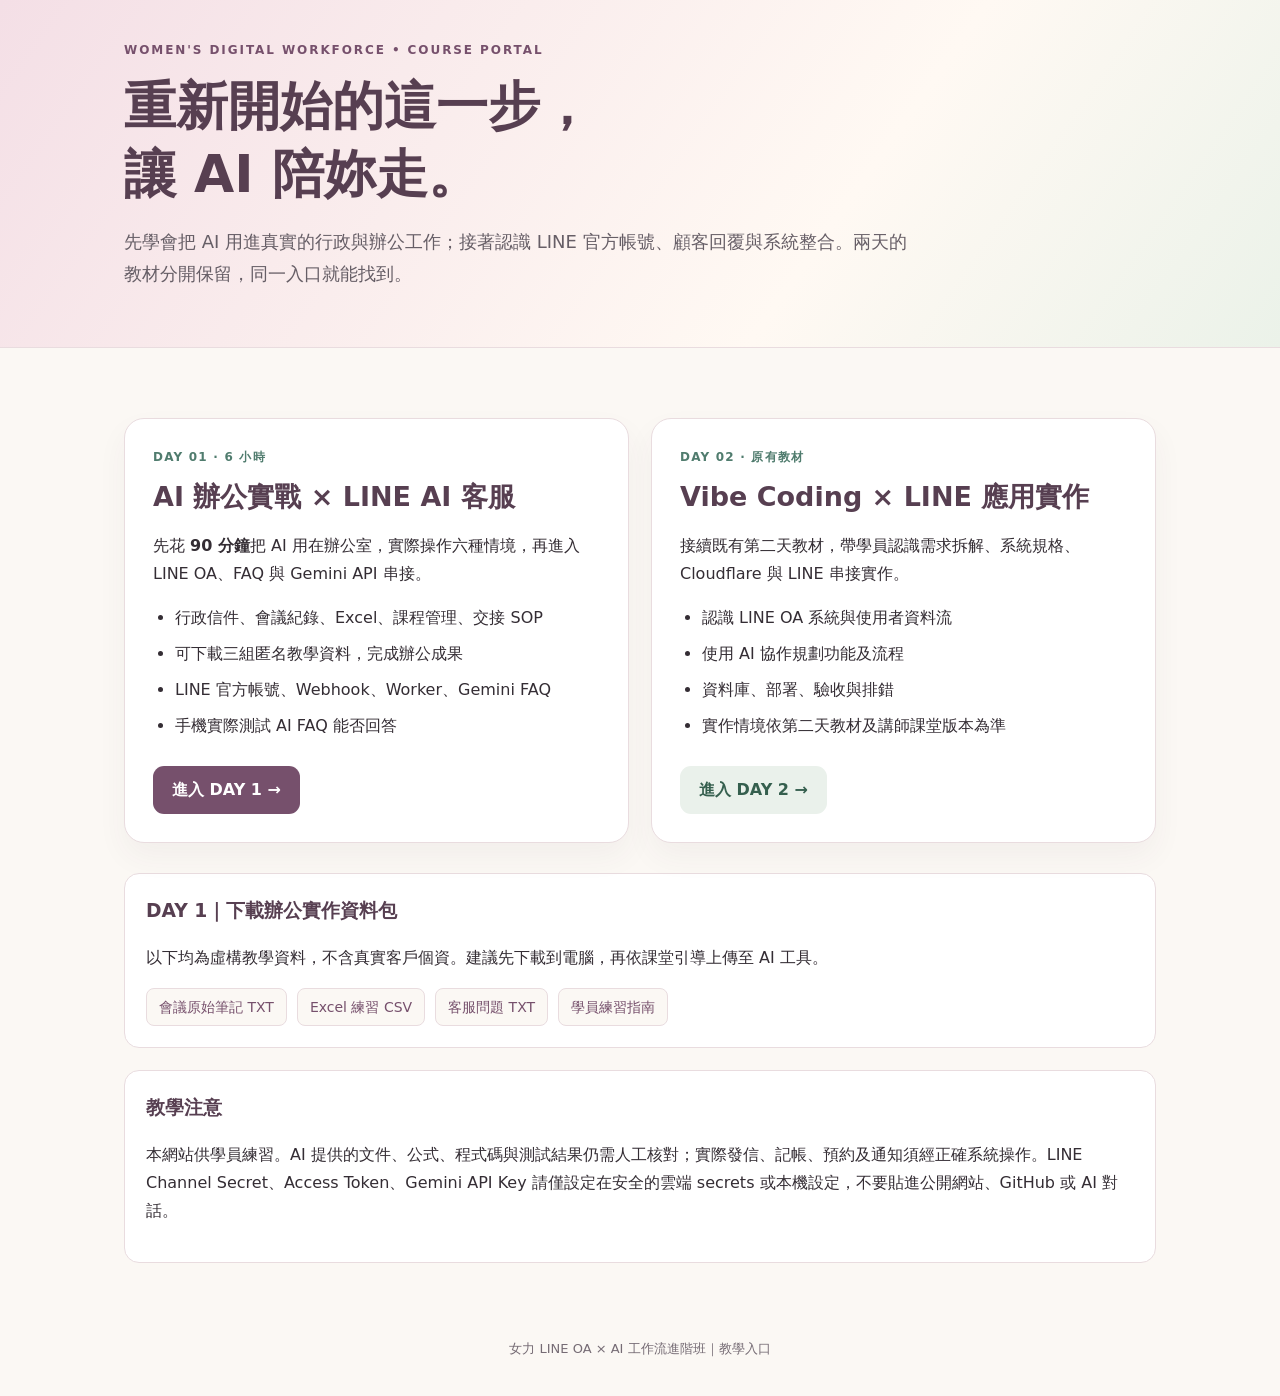
==== course/index.html @ baf2c75b "Add two-day course gateway with Day 1 office practice materials" ====
<!doctype html>
<html lang="zh-Hant">
<head>
<meta charset="utf-8">
<meta name="viewport" content="width=device-width,initial-scale=1">
<meta name="description" content="女力 LINE OA × AI 工作流進階班｜兩日課程入口與成果檢核">
<title>女力 AI × LINE｜兩日課程總覽</title>
<style>
:root{color-scheme:light;--ink:#342d34;--violet:#76506c;--soft:#f6e7e9;--sage:#507c6e;--base:#fbf8f4;--line:#e9dcdf}*{box-sizing:border-box}
body{margin:0;background:var(--base);color:var(--ink);font:16px/1.75 system-ui,-apple-system,"Noto Sans TC","Microsoft JhengHei",sans-serif}
header{background:linear-gradient(125deg,#f4dfe6,#fff9f3 65%,#ebf2e9);border-bottom:1px solid var(--line)}
.wrap{max-width:1080px;padding:40px 24px;margin:auto}
.eyebrow{letter-spacing:.16em;font-weight:750;color:var(--violet);font-size:12px}
h1{font-size:clamp(32px,5.5vw,52px);line-height:1.3;color:#573f51;margin:12px 0 10px}
p.lead{font-size:18px;max-width:800px;color:#665e66}
.grid{display:grid;grid-template-columns:repeat(2,minmax(0,1fr));gap:22px;margin:30px 0}
article{background:#fff;border:1px solid var(--line);border-radius:20px;padding:28px;box-shadow:0 14px 30px #52394d0d}
.tag{font-size:12px;font-weight:750;color:var(--sage);letter-spacing:.1em}
h2{font-size:27px;line-height:1.4;color:#573f51;margin:10px 0}
small,footer{color:#766c75}ul{padding-left:22px;margin:16px 0 26px}li{margin:8px 0}
.cta{display:inline-flex;border-radius:11px;padding:10px 19px;font-weight:750;text-decoration:none;background:var(--violet);color:white}
.cta.secondary{background:#eaf1eb;color:#355f4e}
.lower{margin-top:22px;padding:21px;background:#fff;border:1px solid var(--line);border-radius:15px}
.lower h3{margin:0 0 8px;color:#573f51}.files{display:flex;flex-wrap:wrap;gap:10px}
.files a{border:1px solid var(--line);background:var(--base);padding:6px 12px;border-radius:8px;color:var(--violet);font-size:14px;text-decoration:none}
footer{padding:35px 24px;text-align:center;font-size:13px}
@media(max-width:700px){.grid{grid-template-columns:1fr}.wrap{padding:30px 16px}article{padding:22px}}
</style>
</head>
<body>
<header><div class="wrap"><div class="eyebrow">WOMEN'S DIGITAL WORKFORCE • COURSE PORTAL</div><h1>重新開始的這一步，<br>讓 AI 陪妳走。</h1>
<p class="lead">先學會把 AI 用進真實的行政與辦公工作；接著認識 LINE 官方帳號、顧客回覆與系統整合。兩天的教材分開保留，同一入口就能找到。</p></div></header>
<main class="wrap">
<div class="grid">
<article><div class="tag">DAY 01 · 6 小時</div><h2>AI 辦公實戰 × LINE AI 客服</h2><p>先花 <strong>90 分鐘</strong>把 AI 用在辦公室，實際操作六種情境，再進入 LINE OA、FAQ 與 Gemini API 串接。</p>
<ul><li>行政信件、會議紀錄、Excel、課程管理、交接 SOP</li><li>可下載三組匿名教學資料，完成辦公成果</li><li>LINE 官方帳號、Webhook、Worker、Gemini FAQ</li><li>手機實際測試 AI FAQ 能否回答</li></ul>
<a class="cta" href="../day1/">進入 DAY 1 →</a></article>
<article><div class="tag">DAY 02 · 原有教材</div><h2>Vibe Coding × LINE 應用實作</h2><p>接續既有第二天教材，帶學員認識需求拆解、系統規格、Cloudflare 與 LINE 串接實作。</p>
<ul><li>認識 LINE OA 系統與使用者資料流</li><li>使用 AI 協作規劃功能及流程</li><li>資料庫、部署、驗收與排錯</li><li>實作情境依第二天教材及講師課堂版本為準</li></ul>
<a class="cta secondary" href="../">進入 DAY 2 →</a></article>
</div>
<section class="lower"><h3>DAY 1｜下載辦公實作資料包</h3>
<p>以下均為虛構教學資料，不含真實客戶個資。建議先下載到電腦，再依課堂引導上傳至 AI 工具。</p>
<div class="files"><a href="../day1/materials/01-會議原始筆記.txt" download>會議原始筆記 TXT</a><a href="../day1/materials/02-課程營運數據.csv" download>Excel 練習 CSV</a><a href="../day1/materials/03-客服訊息待整理.txt" download>客服問題 TXT</a><a href="../day1/materials/04-學員練習指南.md">學員練習指南</a></div>
</section>
<section class="lower"><h3>教學注意</h3><p>本網站供學員練習。AI 提供的文件、公式、程式碼與測試結果仍需人工核對；實際發信、記帳、預約及通知須經正確系統操作。LINE Channel Secret、Access Token、Gemini API Key 請僅設定在安全的雲端 secrets 或本機設定，不要貼進公開網站、GitHub 或 AI 對話。</p></section>
</main><footer>女力 LINE OA × AI 工作流進階班｜教學入口</footer>
</body></html>
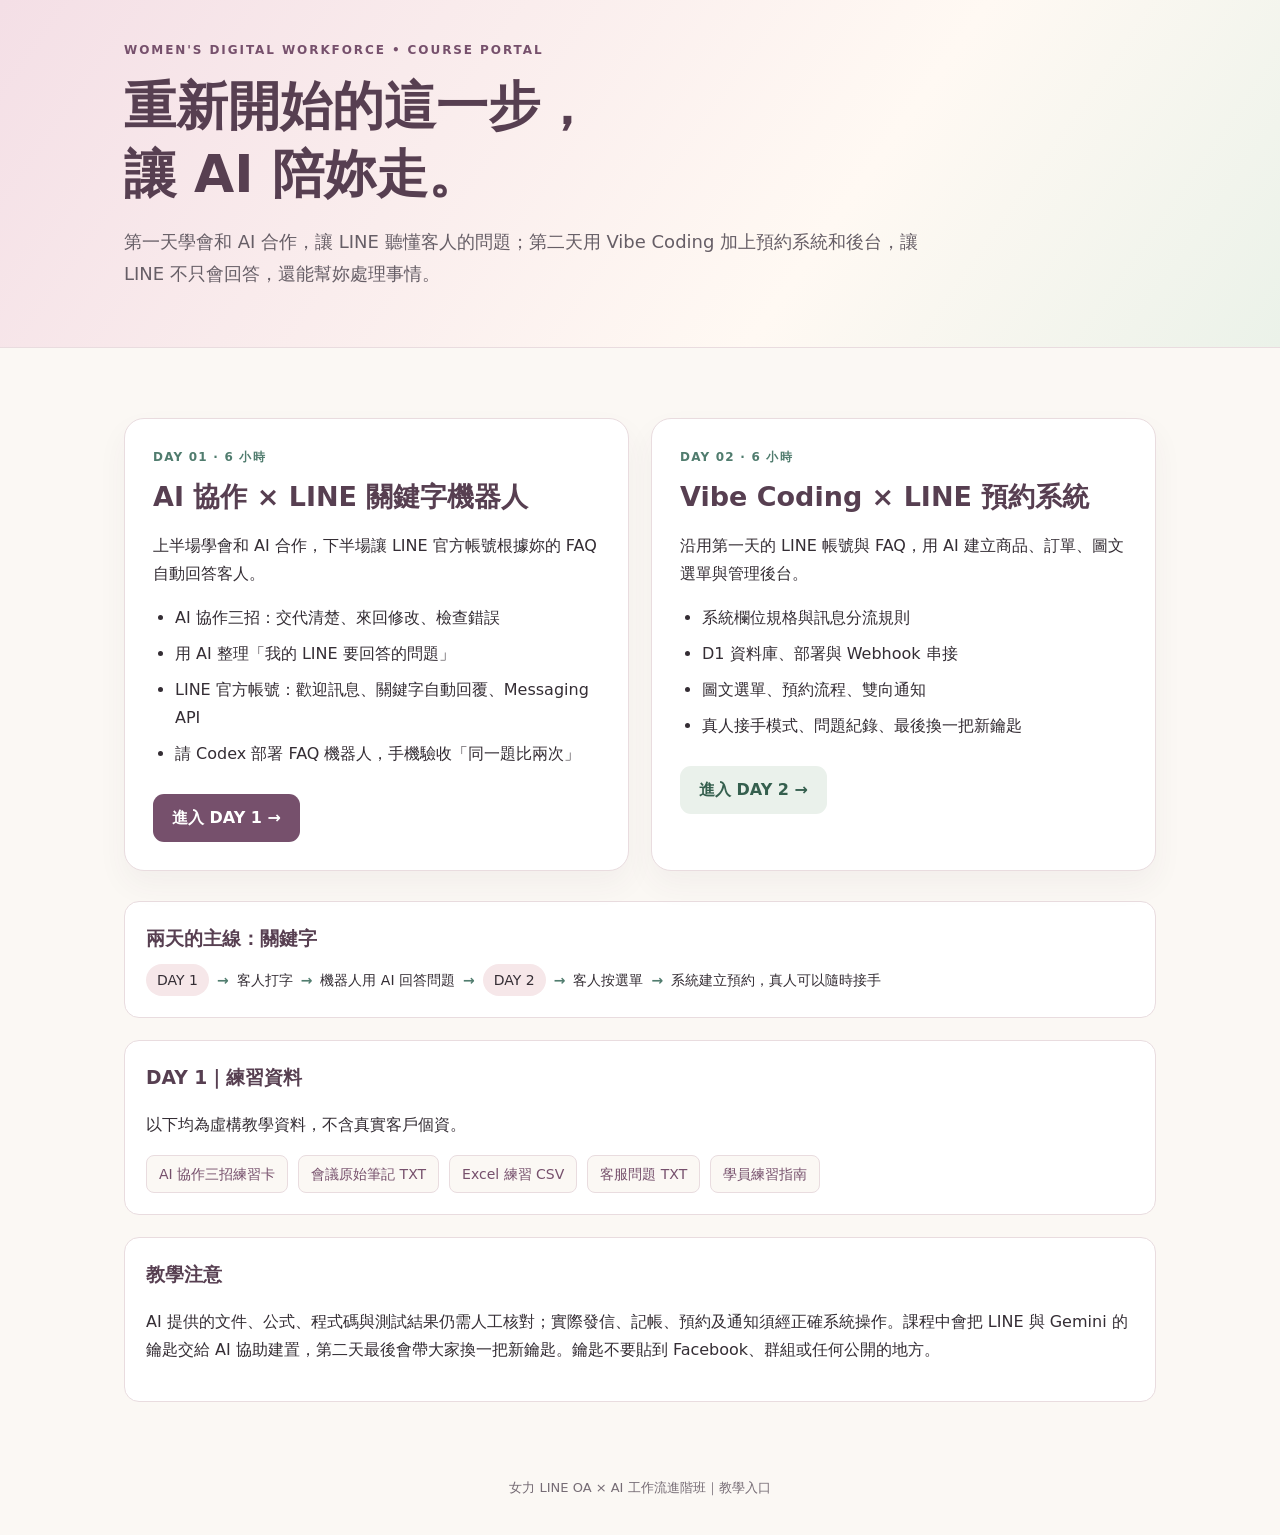
==== commit 21dc424a: "Restructure two-day course: Day 1 in Day 2 format, Day 2 builds on Day 1 Day 1 (day1/): - Rebuild as" ====
--- a/course/index.html
+++ b/course/index.html
@@ -3,7 +3,7 @@
 <head>
 <meta charset="utf-8">
 <meta name="viewport" content="width=device-width,initial-scale=1">
-<meta name="description" content="女力 LINE OA × AI 工作流進階班｜兩日課程入口與成果檢核">
+<meta name="description" content="女力 LINE OA × AI 工作流進階班｜兩日課程入口">
 <title>女力 AI × LINE｜兩日課程總覽</title>
 <style>
 :root{color-scheme:light;--ink:#342d34;--violet:#76506c;--soft:#f6e7e9;--sage:#507c6e;--base:#fbf8f4;--line:#e9dcdf}*{box-sizing:border-box}
@@ -23,26 +23,30 @@
 .lower{margin-top:22px;padding:21px;background:#fff;border:1px solid var(--line);border-radius:15px}
 .lower h3{margin:0 0 8px;color:#573f51}.files{display:flex;flex-wrap:wrap;gap:10px}
 .files a{border:1px solid var(--line);background:var(--base);padding:6px 12px;border-radius:8px;color:var(--violet);font-size:14px;text-decoration:none}
+.thread{display:flex;flex-wrap:wrap;gap:8px;align-items:center;font-size:14px}.thread span{background:var(--soft);padding:4px 11px;border-radius:20px}.thread b{color:var(--sage)}
 footer{padding:35px 24px;text-align:center;font-size:13px}
 @media(max-width:700px){.grid{grid-template-columns:1fr}.wrap{padding:30px 16px}article{padding:22px}}
 </style>
 </head>
 <body>
 <header><div class="wrap"><div class="eyebrow">WOMEN'S DIGITAL WORKFORCE • COURSE PORTAL</div><h1>重新開始的這一步，<br>讓 AI 陪妳走。</h1>
-<p class="lead">先學會把 AI 用進真實的行政與辦公工作；接著認識 LINE 官方帳號、顧客回覆與系統整合。兩天的教材分開保留，同一入口就能找到。</p></div></header>
+<p class="lead">第一天學會和 AI 合作，讓 LINE 聽懂客人的問題；第二天用 Vibe Coding 加上預約系統和後台，讓 LINE 不只會回答，還能幫妳處理事情。</p></div></header>
 <main class="wrap">
 <div class="grid">
-<article><div class="tag">DAY 01 · 6 小時</div><h2>AI 辦公實戰 × LINE AI 客服</h2><p>先花 <strong>90 分鐘</strong>把 AI 用在辦公室，實際操作六種情境，再進入 LINE OA、FAQ 與 Gemini API 串接。</p>
-<ul><li>行政信件、會議紀錄、Excel、課程管理、交接 SOP</li><li>可下載三組匿名教學資料，完成辦公成果</li><li>LINE 官方帳號、Webhook、Worker、Gemini FAQ</li><li>手機實際測試 AI FAQ 能否回答</li></ul>
+<article><div class="tag">DAY 01 · 6 小時</div><h2>AI 協作 × LINE 關鍵字機器人</h2><p>上半場學會和 AI 合作，下半場讓 LINE 官方帳號根據妳的 FAQ 自動回答客人。</p>
+<ul><li>AI 協作三招：交代清楚、來回修改、檢查錯誤</li><li>用 AI 整理「我的 LINE 要回答的問題」</li><li>LINE 官方帳號：歡迎訊息、關鍵字自動回覆、Messaging API</li><li>請 Codex 部署 FAQ 機器人，手機驗收「同一題比兩次」</li></ul>
 <a class="cta" href="../day1/">進入 DAY 1 →</a></article>
-<article><div class="tag">DAY 02 · 原有教材</div><h2>Vibe Coding × LINE 應用實作</h2><p>接續既有第二天教材，帶學員認識需求拆解、系統規格、Cloudflare 與 LINE 串接實作。</p>
-<ul><li>認識 LINE OA 系統與使用者資料流</li><li>使用 AI 協作規劃功能及流程</li><li>資料庫、部署、驗收與排錯</li><li>實作情境依第二天教材及講師課堂版本為準</li></ul>
+<article><div class="tag">DAY 02 · 6 小時</div><h2>Vibe Coding × LINE 預約系統</h2><p>沿用第一天的 LINE 帳號與 FAQ，用 AI 建立商品、訂單、圖文選單與管理後台。</p>
+<ul><li>系統欄位規格與訊息分流規則</li><li>D1 資料庫、部署與 Webhook 串接</li><li>圖文選單、預約流程、雙向通知</li><li>真人接手模式、問題紀錄、最後換一把新鑰匙</li></ul>
 <a class="cta secondary" href="../">進入 DAY 2 →</a></article>
 </div>
-<section class="lower"><h3>DAY 1｜下載辦公實作資料包</h3>
-<p>以下均為虛構教學資料，不含真實客戶個資。建議先下載到電腦，再依課堂引導上傳至 AI 工具。</p>
-<div class="files"><a href="../day1/materials/01-會議原始筆記.txt" download>會議原始筆記 TXT</a><a href="../day1/materials/02-課程營運數據.csv" download>Excel 練習 CSV</a><a href="../day1/materials/03-客服訊息待整理.txt" download>客服問題 TXT</a><a href="../day1/materials/04-學員練習指南.md">學員練習指南</a></div>
+<section class="lower"><h3>兩天的主線：關鍵字</h3>
+<div class="thread"><span>DAY 1</span><b>→</b>客人打字<b>→</b>機器人用 AI 回答問題<b>→</b><span>DAY 2</span><b>→</b>客人按選單<b>→</b>系統建立預約，真人可以隨時接手</div>
 </section>
-<section class="lower"><h3>教學注意</h3><p>本網站供學員練習。AI 提供的文件、公式、程式碼與測試結果仍需人工核對；實際發信、記帳、預約及通知須經正確系統操作。LINE Channel Secret、Access Token、Gemini API Key 請僅設定在安全的雲端 secrets 或本機設定，不要貼進公開網站、GitHub 或 AI 對話。</p></section>
+<section class="lower"><h3>DAY 1｜練習資料</h3>
+<p>以下均為虛構教學資料，不含真實客戶個資。</p>
+<div class="files"><a href="../day1/materials/05-AI協作三招練習卡.md">AI 協作三招練習卡</a><a href="../day1/materials/01-會議原始筆記.txt" download>會議原始筆記 TXT</a><a href="../day1/materials/02-課程營運數據.csv" download>Excel 練習 CSV</a><a href="../day1/materials/03-客服訊息待整理.txt" download>客服問題 TXT</a><a href="../day1/materials/04-學員練習指南.md">學員練習指南</a></div>
+</section>
+<section class="lower"><h3>教學注意</h3><p>AI 提供的文件、公式、程式碼與測試結果仍需人工核對；實際發信、記帳、預約及通知須經正確系統操作。課程中會把 LINE 與 Gemini 的鑰匙交給 AI 協助建置，第二天最後會帶大家換一把新鑰匙。鑰匙不要貼到 Facebook、群組或任何公開的地方。</p></section>
 </main><footer>女力 LINE OA × AI 工作流進階班｜教學入口</footer>
-</body></html>+</body></html>
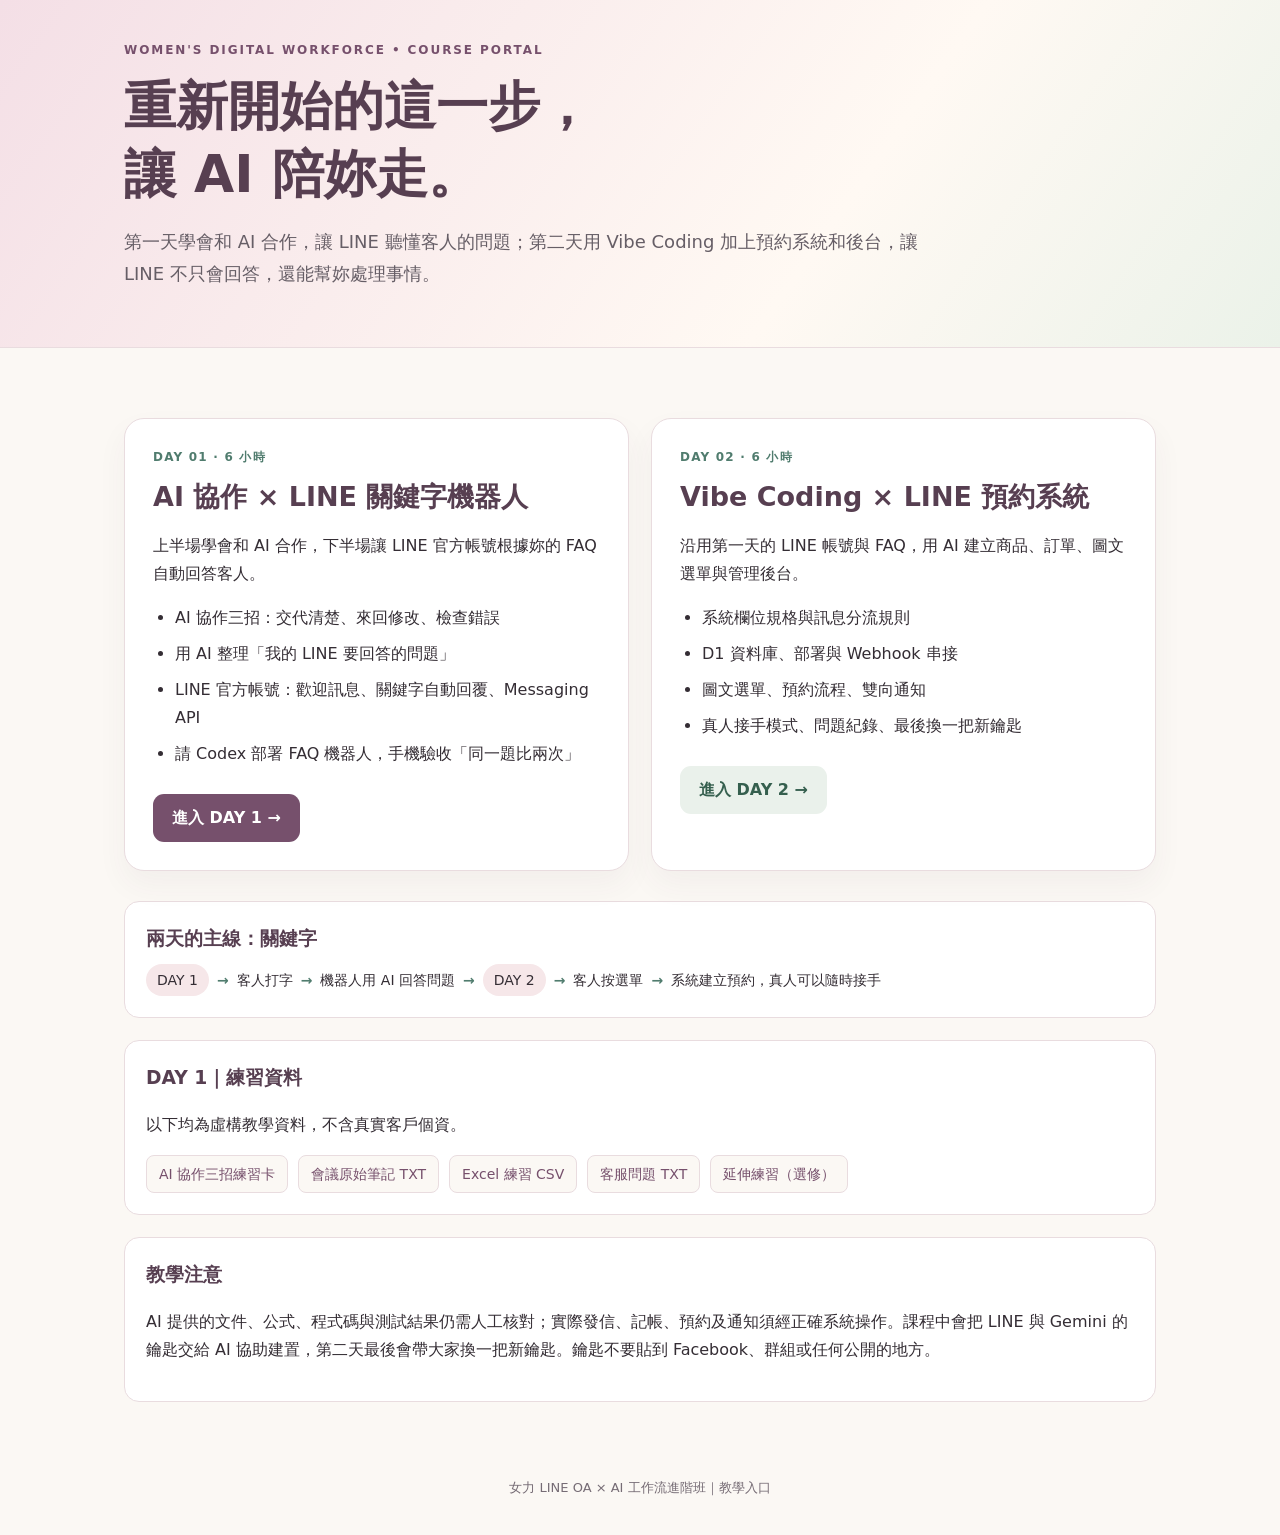
==== commit 7b337de8: "Create LINE OA before class; fix time-of-day wording - Day 1 preflight checklist: create the LINE OA" ====
--- a/course/index.html
+++ b/course/index.html
@@ -45,7 +45,7 @@
 </section>
 <section class="lower"><h3>DAY 1｜練習資料</h3>
 <p>以下均為虛構教學資料，不含真實客戶個資。</p>
-<div class="files"><a href="../day1/materials/05-AI協作三招練習卡.md">AI 協作三招練習卡</a><a href="../day1/materials/01-會議原始筆記.txt" download>會議原始筆記 TXT</a><a href="../day1/materials/02-課程營運數據.csv" download>Excel 練習 CSV</a><a href="../day1/materials/03-客服訊息待整理.txt" download>客服問題 TXT</a><a href="../day1/materials/04-學員練習指南.md">學員練習指南</a></div>
+<div class="files"><a href="../day1/materials/05-AI協作三招練習卡.md">AI 協作三招練習卡</a><a href="../day1/materials/01-會議原始筆記.txt" download>會議原始筆記 TXT</a><a href="../day1/materials/02-課程營運數據.csv" download>Excel 練習 CSV</a><a href="../day1/materials/03-客服訊息待整理.txt" download>客服問題 TXT</a><a href="../day1/materials/04-學員練習指南.md">延伸練習（選修）</a></div>
 </section>
 <section class="lower"><h3>教學注意</h3><p>AI 提供的文件、公式、程式碼與測試結果仍需人工核對；實際發信、記帳、預約及通知須經正確系統操作。課程中會把 LINE 與 Gemini 的鑰匙交給 AI 協助建置，第二天最後會帶大家換一把新鑰匙。鑰匙不要貼到 Facebook、群組或任何公開的地方。</p></section>
 </main><footer>女力 LINE OA × AI 工作流進階班｜教學入口</footer>
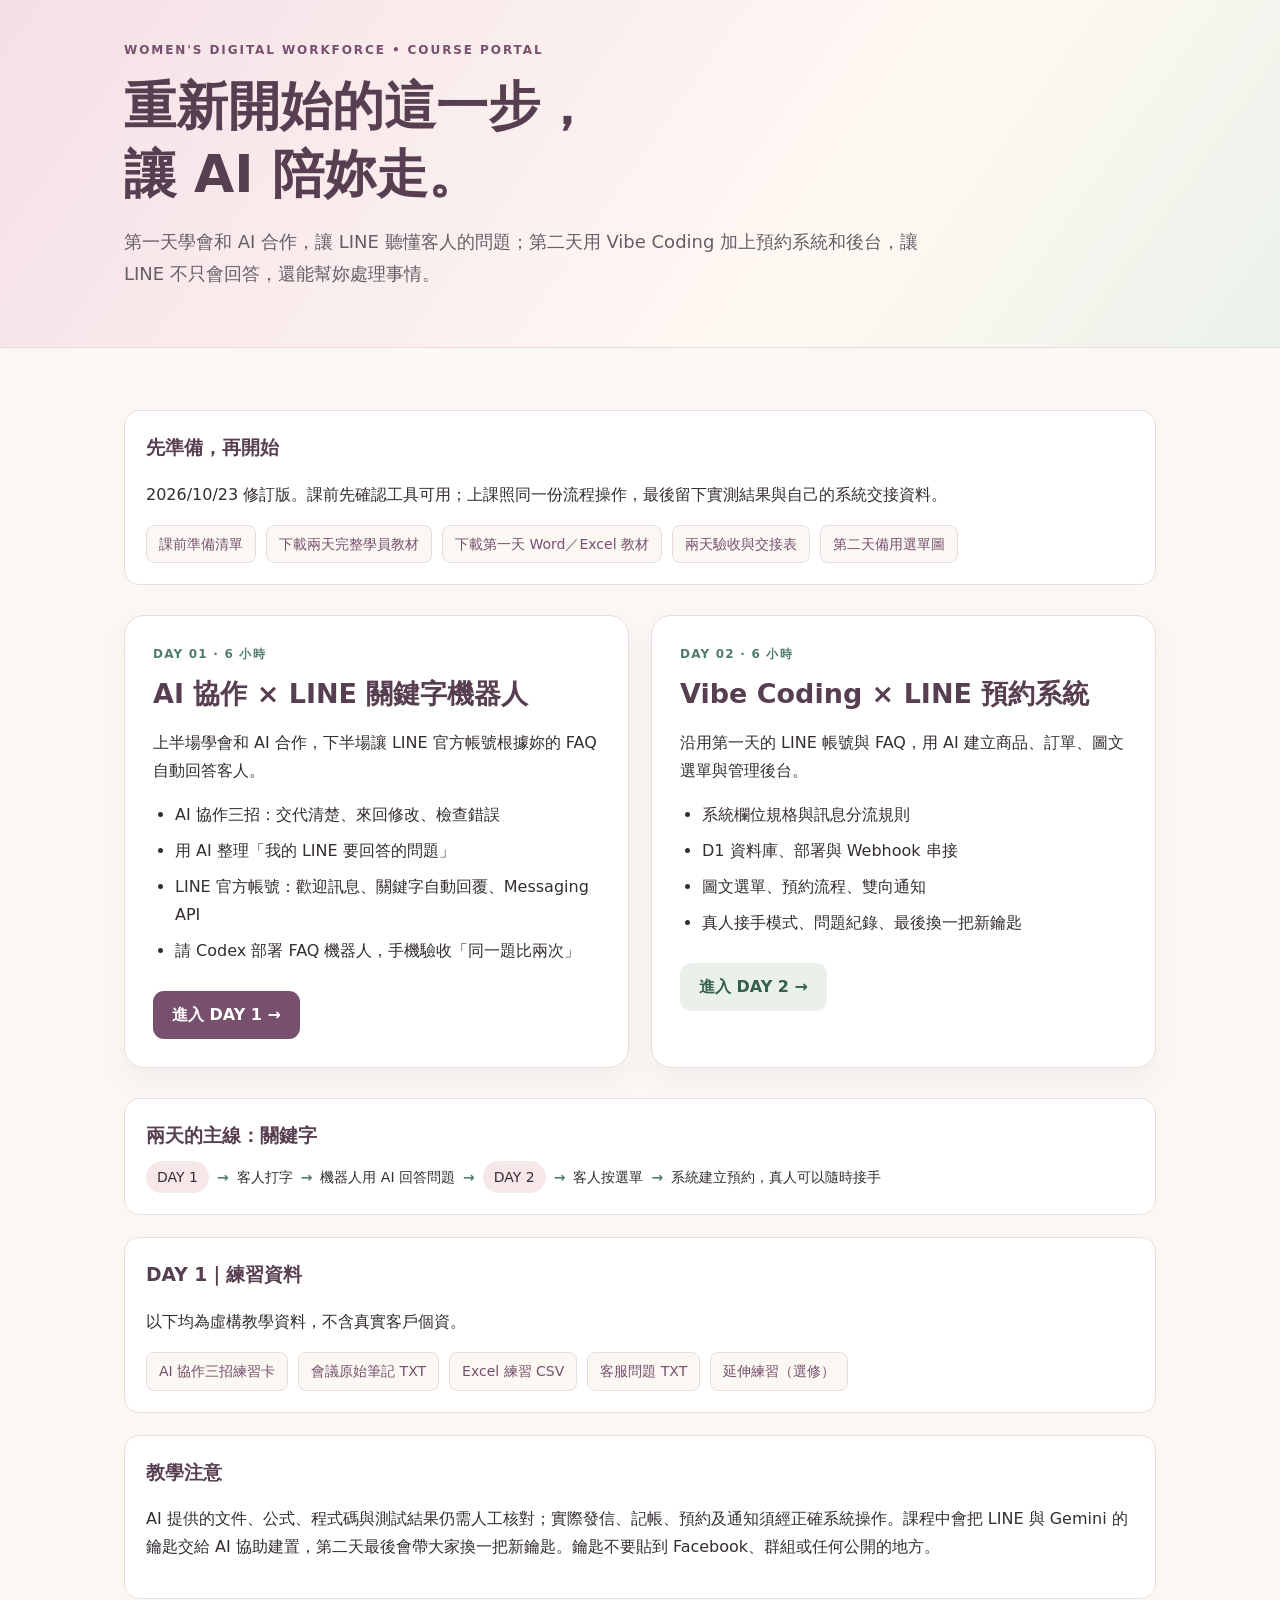
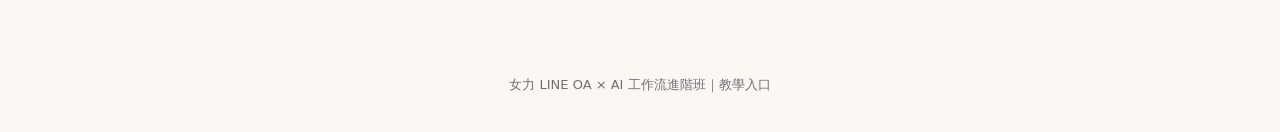
==== commit 9017fb8b: "Course revision: FAQ admin + per-customer AI switch, student materials - Day 2 prompt: FAQ stored in" ====
--- a/course/index.html
+++ b/course/index.html
@@ -32,6 +32,7 @@
 <header><div class="wrap"><div class="eyebrow">WOMEN'S DIGITAL WORKFORCE • COURSE PORTAL</div><h1>重新開始的這一步，<br>讓 AI 陪妳走。</h1>
 <p class="lead">第一天學會和 AI 合作，讓 LINE 聽懂客人的問題；第二天用 Vibe Coding 加上預約系統和後台，讓 LINE 不只會回答，還能幫妳處理事情。</p></div></header>
 <main class="wrap">
+<section class="lower"><h3>先準備，再開始</h3><p>2026/10/23 修訂版。課前先確認工具可用；上課照同一份流程操作，最後留下實測結果與自己的系統交接資料。</p><div class="files"><a href="課前準備.html">課前準備清單</a><a href="../downloads/兩天學員教材.zip" download>下載兩天完整學員教材</a><a href="../downloads/第一天學員教材.zip" download>下載第一天 Word／Excel 教材</a><a href="課堂驗收與交接.html">兩天驗收與交接表</a><a href="../assets/rich-menu-backup.jpg" download>第二天備用選單圖</a></div></section>
 <div class="grid">
 <article><div class="tag">DAY 01 · 6 小時</div><h2>AI 協作 × LINE 關鍵字機器人</h2><p>上半場學會和 AI 合作，下半場讓 LINE 官方帳號根據妳的 FAQ 自動回答客人。</p>
 <ul><li>AI 協作三招：交代清楚、來回修改、檢查錯誤</li><li>用 AI 整理「我的 LINE 要回答的問題」</li><li>LINE 官方帳號：歡迎訊息、關鍵字自動回覆、Messaging API</li><li>請 Codex 部署 FAQ 機器人，手機驗收「同一題比兩次」</li></ul>
@@ -45,7 +46,7 @@
 </section>
 <section class="lower"><h3>DAY 1｜練習資料</h3>
 <p>以下均為虛構教學資料，不含真實客戶個資。</p>
-<div class="files"><a href="../day1/materials/05-AI協作三招練習卡.md">AI 協作三招練習卡</a><a href="../day1/materials/01-會議原始筆記.txt" download>會議原始筆記 TXT</a><a href="../day1/materials/02-課程營運數據.csv" download>Excel 練習 CSV</a><a href="../day1/materials/03-客服訊息待整理.txt" download>客服問題 TXT</a><a href="../day1/materials/04-學員練習指南.md">延伸練習（選修）</a></div>
+<div class="files"><a href="../day1/materials/05-AI協作三招練習卡.html">AI 協作三招練習卡</a><a href="../day1/materials/01-會議原始筆記.txt" download>會議原始筆記 TXT</a><a href="../day1/materials/02-課程營運數據.csv" download>Excel 練習 CSV</a><a href="../day1/materials/03-客服訊息待整理.txt" download>客服問題 TXT</a><a href="../day1/materials/04-學員練習指南.html">延伸練習（選修）</a></div>
 </section>
 <section class="lower"><h3>教學注意</h3><p>AI 提供的文件、公式、程式碼與測試結果仍需人工核對；實際發信、記帳、預約及通知須經正確系統操作。課程中會把 LINE 與 Gemini 的鑰匙交給 AI 協助建置，第二天最後會帶大家換一把新鑰匙。鑰匙不要貼到 Facebook、群組或任何公開的地方。</p></section>
 </main><footer>女力 LINE OA × AI 工作流進階班｜教學入口</footer>
